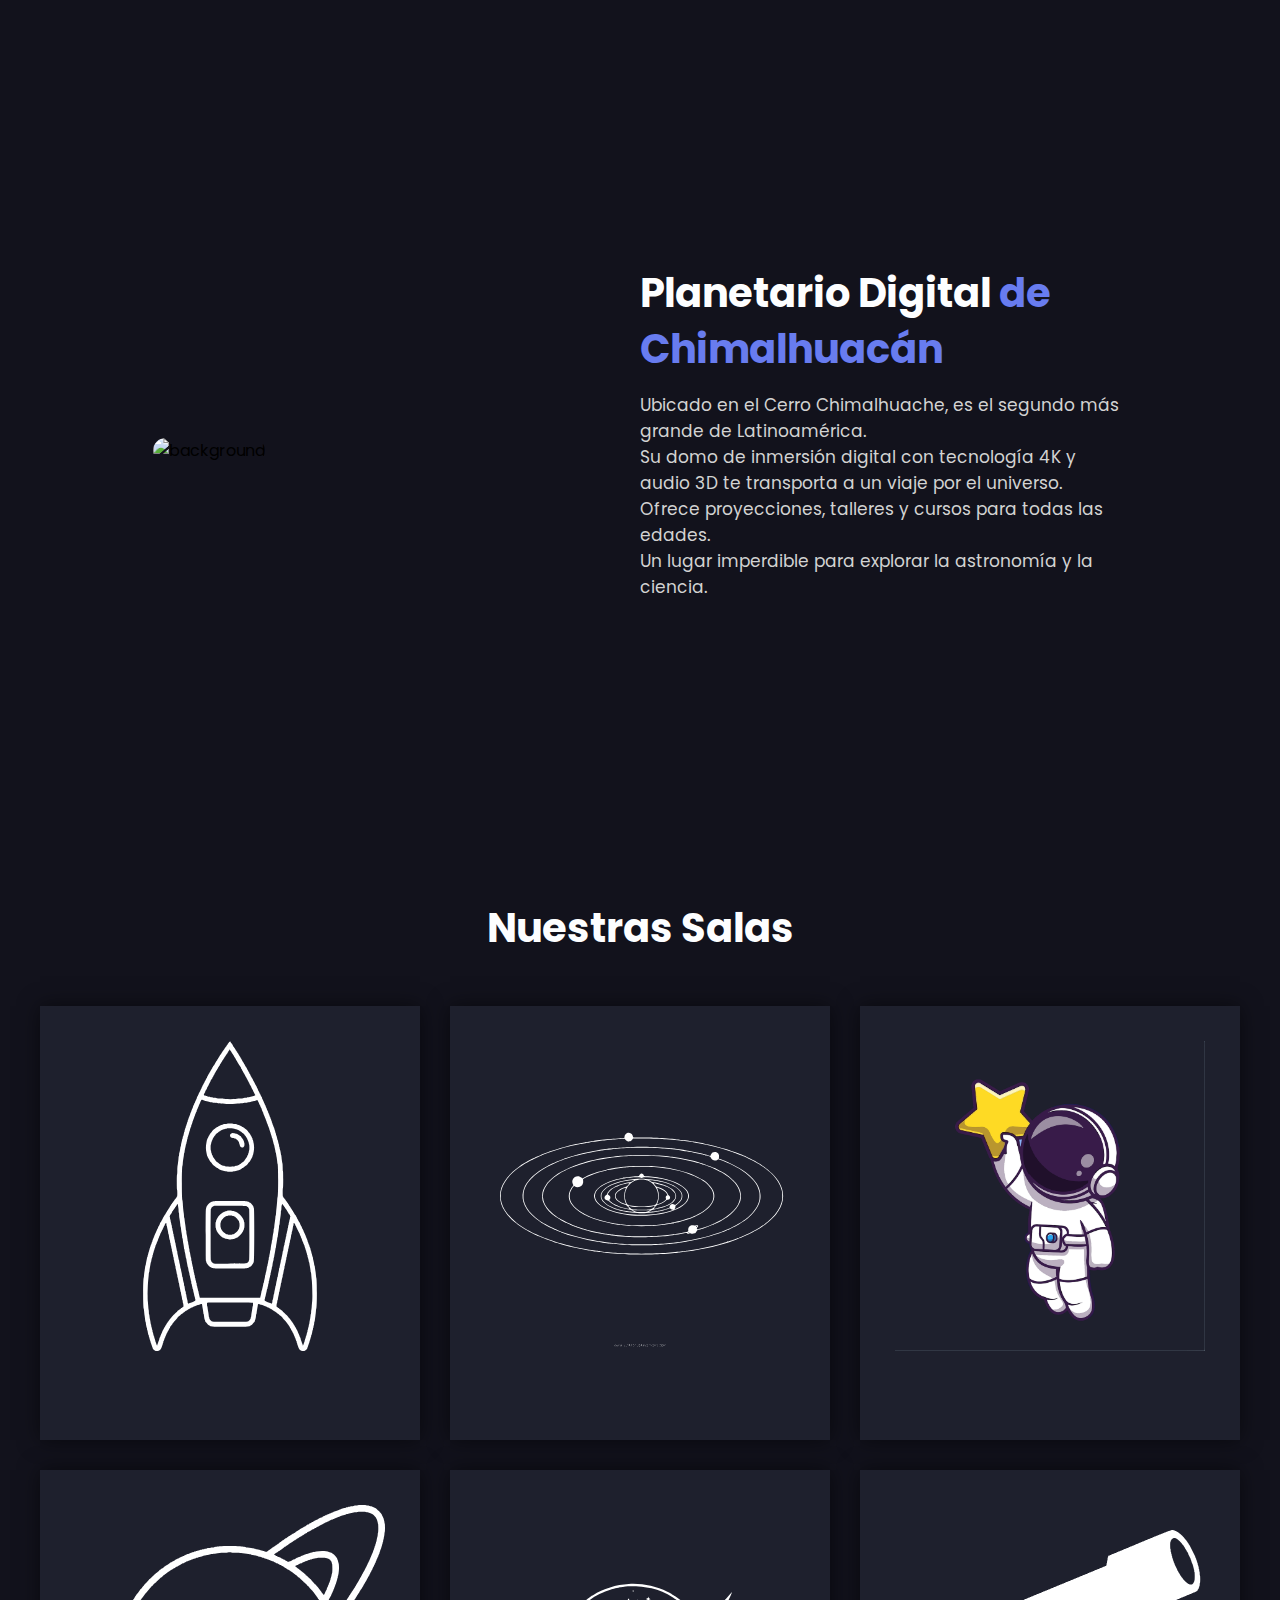
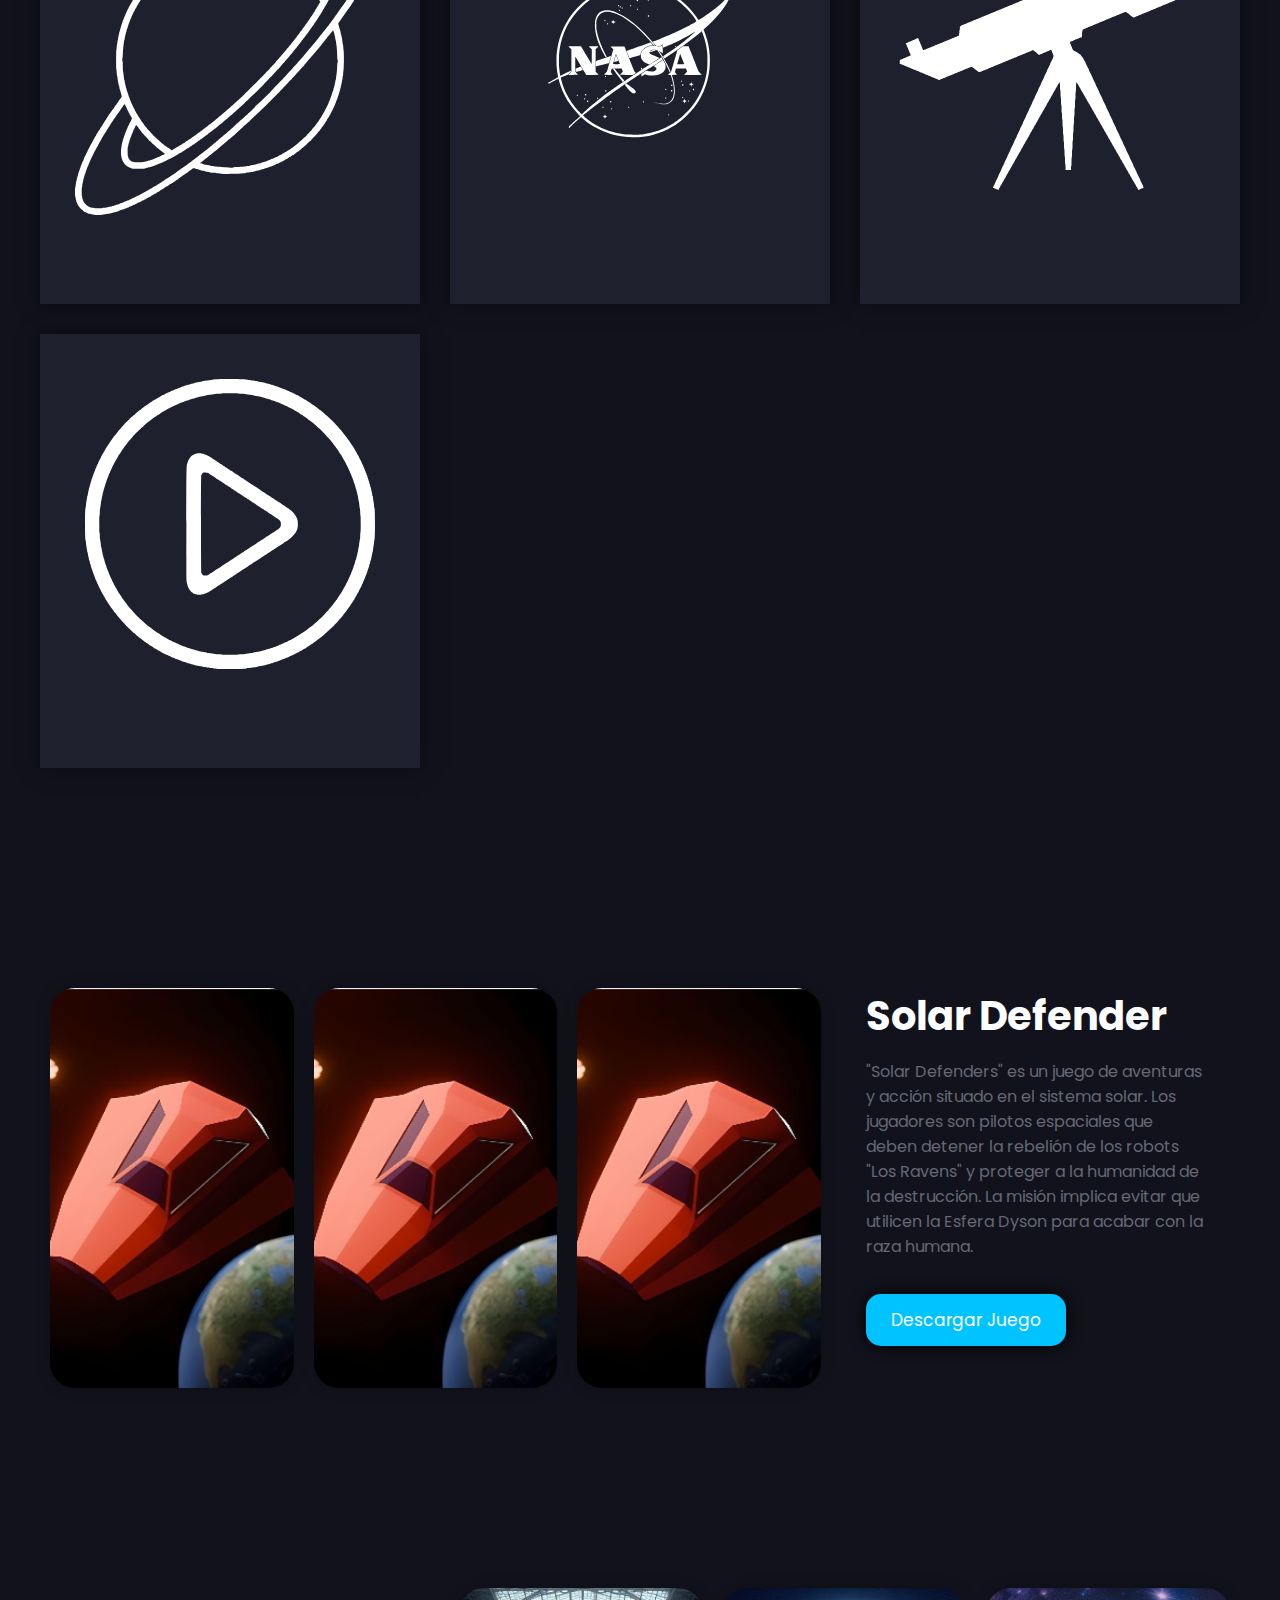
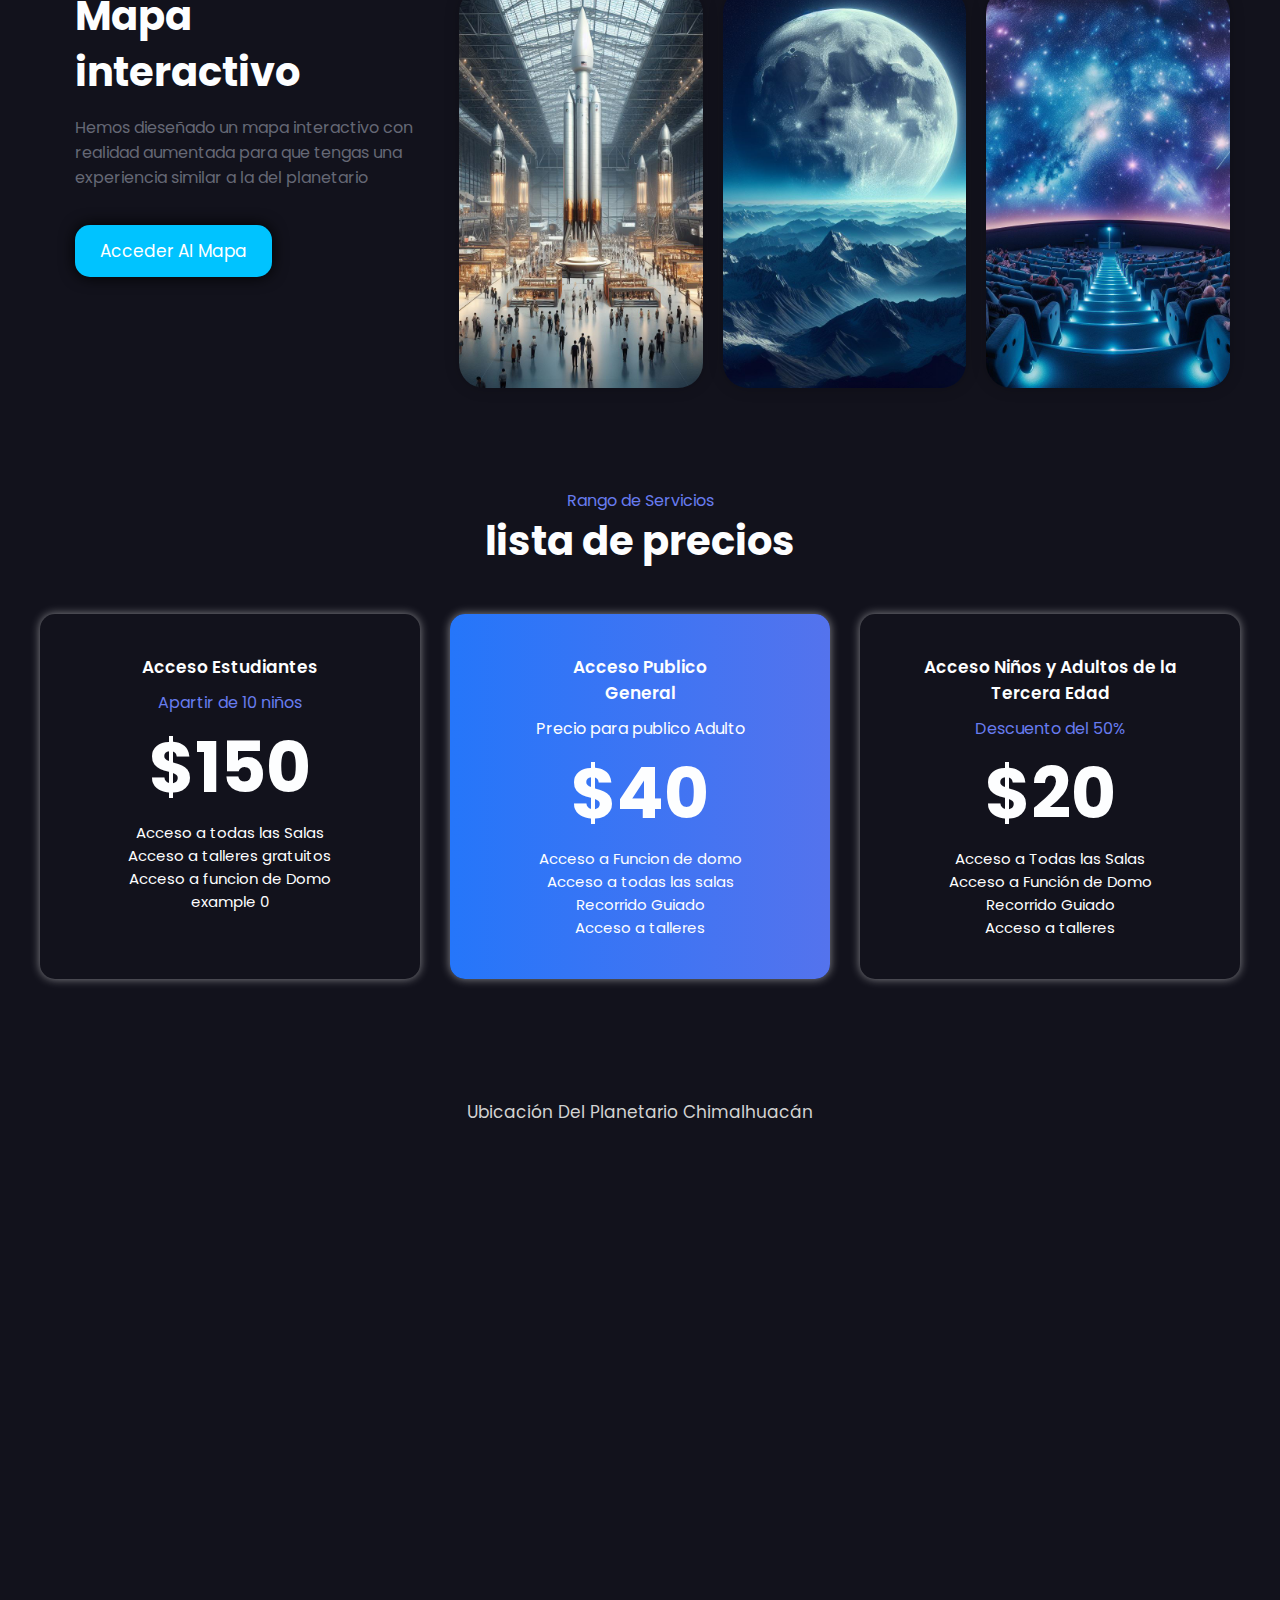
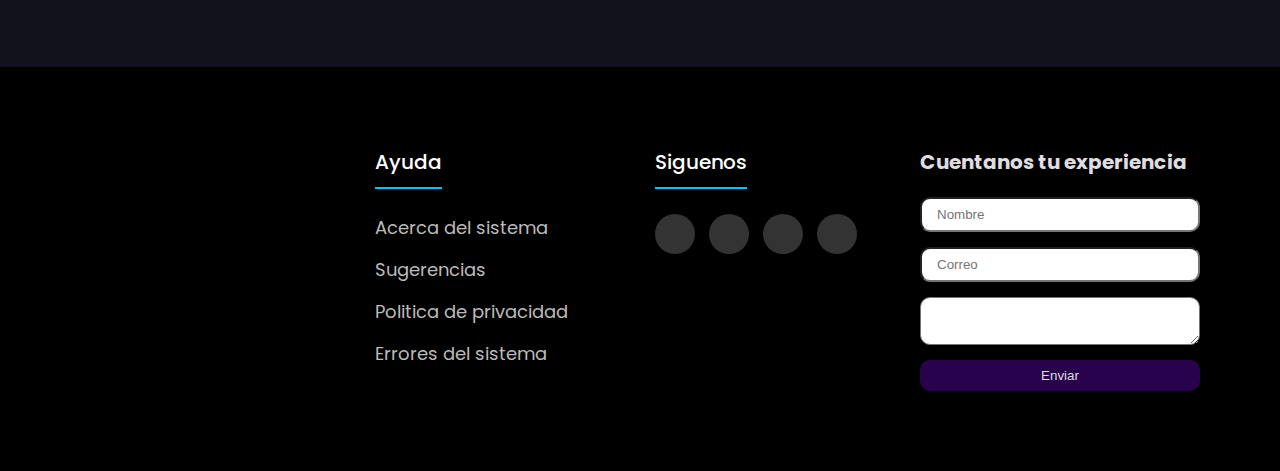
==== index.html @ b4599715 "Add files via upload" ====
<!DOCTYPE html>
<html lang="en">
<head>
    <meta charset="UTF-8">
    <meta name="viewport" content="width=device-width, initial-scale=1.0">
    <title>Planetario</title>
    <link rel="icon" href="images/moon.ico">
    <link rel="stylesheet" href="style.css">
    <link rel="stylesheet" href="https://cdnjs.cloudflare.com/ajax/libs/font-awesome/6.4.0/css/all.min.css" 
    integrity="sha512-iecdLmaskl7CVkqkXNQ/ZH/XLlvWZOJyj7Yy7tcenmpD1ypASozpmT/E0iPtmFIB46ZmdtAc9eNBvH0H/ZpiBw==" 
    crossorigin="anonymous" referrerpolicy="no-referrer" />
</head>
<body>
    
    <header class="header">
        <div class="menu">
           <img class="logo" src="images/Planetario-ofc.svg">
            <input type="checkbox" id="menu">
            <label for="menu">
                <img class="menu-icono" src="images/menu.png">
            </label>
            <nav class="navbar">
                <ul>
                    <li><a class="logo" href="/index.html">Inicio</a></li>
                    <li><a class="logo" href="#">Servicios</a></li>
                    <li><a class="logo" href="#">Acerca de</a></li>
                </ul>
            </nav>
        </div>

        <section class="about container">
            <div class="about-img">
                <img class="img" src="images/BG.jpg" alt="background">
            </div>
    
            <div class="about-txt">
                <h2>Planetario Digital<span> de Chimalhuacán</span></h2>
                <p>Ubicado en el Cerro Chimalhuache, 
                    es el segundo más grande de Latinoamérica. <br> Su domo de inmersión digital con 
                    tecnología 4K y audio 3D te transporta a un viaje por el universo. <br> 
                    Ofrece proyecciones, talleres y cursos para todas las edades. <br>
                    Un lugar imperdible para explorar la astronomía y la ciencia.
                </p>
            </div>
        </section>
    </header>

    <main class="services container">
        <h2>Nuestras Salas</h2>

        <div class="services-content">
            <div class="services-1">
                <img src="images/Icons/Cosmo.svg">
                <h3><a class="logo" href="rooms/index.html">Cosmonautica</a></h3>
            </div>

            <div class="services-1">
                <img src="images/Icons/exo.svg">
                <h3><a class="logo" href="rooms/index-2.html">Exoplanetas</a></h3>
            </div>

            <div class="services-1">
                <img src="images/Icons/Astronauts.png">
                <h3><a href="rooms/maps/index.html" class="logo">Funcion De Domo</a></h3>
            </div>

            <div class="services-1">
                <img src="images/Icons/SistemaS.svg">
                <h3><a class="logo" href="rooms/index-3.html">Sistema Solar</a></h3>
            </div>

            <div class="services-1">
                <img src="images/Icons/Agencias.svg">
                <h3><a class="logo" href="rooms/index-4.html">Agencias Espaciales</a></h3>
            </div>

            <div class="services-1">
                <img src="images/Icons/Telescopios.svg">
                <h3><a href="rooms/index-5.html" class="logo">Telescopios</a></h3>
            </div>

            <div class="services-1">
                <img src="images/Icons/Domo.svg">
                <h3><a href="rooms/maps/index.html" class="logo">Funcion De Domo</a></h3>
            </div>
        </div>
    </main>

     <!-- Divide la otra seccion-->
    <section class="general container">
        <div class="general-1">
            <div class="general-card bg-4">
            </div>
    
            <div class="general-card bg-5">
            </div>
        
            <div class="general-card bg-6">     
            </div>
        </div>
        
        <div class="general-2">
        
            <h2>Solar Defender</h2>
            <p>"Solar Defenders" es un juego de aventuras y acción situado en el sistema solar. 
                Los jugadores son pilotos espaciales que deben detener la rebelión de los robots 
                "Los Ravens" y proteger a la humanidad de la destrucción. La misión implica evitar                     que utilicen la Esfera Dyson para acabar con la raza humana.
            </p>
            <a download="SolarDefender" href="Solar Defenders v1.0.apk" class="btn-2">Descargar Juego</a>            
        </div>               
    </section>
    

    <!-- Divide la otra seccion-->
    <section class="general container">
        
        <div class="general-2">
    
            <h2>Mapa interactivo</h2>
            <p>
                Hemos dieseñado un mapa interactivo con realidad aumentada para que
                tengas una experiencia similar a la del planetario 
           </p>
            <a href="rooms/maps/index.html" class="btn-2">Acceder al mapa</a>            
        </div>
    
       <div class="general-1">
            <div class="general-card bg-1">
            </div>

            <div class="general-card bg-2">
            </div>
    
            <div class="general-card bg-3">     
            </div>
        </div>
               
    </section>


    <section class="price container">
        <span>Rango de Servicios</span>
        <h2>lista de precios</h2>
        <div class="price-content">
            <div class="price-1">
                <p class="pack">Acceso Estudiantes</p>
                <span>Apartir de 10 niños</span>
                <h3>$150</h3>
                <ul>
                    <li>Acceso a todas las Salas</li>
                    <li>Acceso a talleres gratuitos</li>
                    <li>Acceso a funcion de Domo</li>
                    <li>example 0</li>
                </ul>
            </div>

            <div class="price-1 bg-pack">
                <p class="pack">Acceso Publico <br>General</p>
                <span class="pack-center">Precio para publico Adulto</span>
                <h3>$40</h3>
                <ul>
                    <li>Acceso a Funcion de domo</li>
                    <li>Acceso a todas las salas</li>
                    <li>Recorrido Guiado</li>
                    <li>Acceso a talleres</li>
                </ul>
            </div>

            <div class="price-1">
                <p class="pack">Acceso Niños y Adultos de la Tercera Edad</p>
                <span >Descuento del 50% </span>
                <h3>$20</h3>
                <ul>
                    <li>Acceso a Todas las Salas</li>
                    <li>Acceso a Función de Domo</li>
                    <li>Recorrido Guiado</li>
                    <li>Acceso a talleres</li>
                </ul>
            </div>
        </div>
    </section>
    
    <p class="center-p">Ubicación Del Planetario Chimalhuacán</p>
    <section>
        <iframe class="map" src="https://www.google.com/maps/embed?pb=!1m18!1m12!1m3!1d3763.0972434969053!2d-98.96393642427756!3d19.40820394145856!2m3!1f0!2f0!3f0!3m2!1i1024!2i768!4f13.1!3m3!1m2!1s0x85d1e3a5978ca325%3A0x519024480f5b9f39!2sPlanetario%20Digital%20de%20Chimalhuac%C3%A1n!5e0!3m2!1ses-419!2smx!4v1711337004824!5m2!1ses-419!2smx" width="100%" height="500" style="border:0;" allowfullscreen="" loading="lazy" referrerpolicy="no-referrer-when-downgrade"></iframe>
    </section>

    <footer class="footer">
        <div class="container">
            <div class="footer-row">

                <div class="footer-links">
                    <h4><br></h4>
                    <img class="logo" src="images/Logo_dual.svg">
                </div>

                 <div class="footer-links">
                    <h4>Ayuda</h4>
                        <ul>
                            <li><a href="#">Acerca del sistema</a></li>
                            <li><a href="#">Sugerencias</a></li>
                            <li><a href="#">Politica de privacidad</a></li>
                            <li><a href="#">Errores del sistema</a></li>
                        </ul>
                </div>

                <div class="footer-links">
                    <h4>Siguenos</h4>
                    <div class="social-link">
                        <a href="https://www.facebook.com/Planetario.chimalhuacan.2022/" class="fab fa-facebook-f"></a>
                        <a href="#" class="fab fa-youtube"></a>
                        <a href="https://www.instagram.com/planetariodigitalchima?igsh=enJiazZramI0dnBj" class="fab fa-instagram"></a>
                        <a href="https://twitter.com/PlanetChimOfi" class="fab fa-twitter"></a>
                    </div>
                </div>

                <div class="link">
                    <h3>Cuentanos tu experiencia</h3>
                    <form action="">
                        <input type="text" name="" id="" placeholder="Nombre" class="inp">
                        <input type="email" name="" id="" placeholder="Correo" class="inp">
                        <textarea class="inp"></textarea>
                        <input class="btn-4" type="submit" value="Enviar">
                    </form>
                </div>
                
            </div>
        </div>
    </footer>    
    <!--  codigo que bloquea click derecho
    <script>
        document.addEventListener("contextmenu", function(e) {
          e.preventDefault();
        });
    </script>
    -->
</body>
</html>
---- style.css ----
@import url('https://fonts.googleapis.com/css2?family=Poppins:wght@300;400;500;600;700;800;900&display=swap');

* {
    margin: 0;
    padding: 0;
    box-sizing: border-box;
    text-decoration: none;
    list-style: none;
}

body{
    background-color: #12121c;
    font-family: 'Poppins', sans-serif;
}

img{
    max-width: 100%;
}

.container{
    max-width: 1200px;
    margin: 0 auto;
}

.header{
    display: flex;
    align-items: center;
    min-height: 100vh;
    padding: 80px;
}

.menu{
    position: absolute;
    top: 0;
    left: 0;
    right: 0;
    display: flex;
    align-items: center;
    justify-content: space-between;
}

.logo{
    color: #fff;
    text-decoration: none;
    font-weight: 600;
    opacity: 0;
    animation: slideTop 1s ease forwards;
}

.menu .navbar ul li{
    position: relative;
    float: left;
}

.menu .navbar ul li a{
    font-size: 18px;
    padding: 20px;
    color: #FFFFFF;
    display: block;
    font-weight: 600;
}

.menu .navbar ul li a:hover{
    color: #687cef;
}

#menu{
    display: none;
}

.menu-icono{
    width: 25px;
}

.menu label{
    cursor: pointer;
    display: none;
}

.header-content{
    display: flex;
    margin-top: 150px;
}

.header-txt{
    flex-basis: 50%;
    padding-right: 120px;
}

.header-txt h1{
    font-size: 40px;
    line-height: 1;
    color: #fdfeff;
    margin-bottom: 15px;
}

.header-txt p{
    font-size: 20px;
    color: #fff;
    margin-bottom: 50px;
}

span{
    color: #687cef;
}

p{
    font-size: 17px;
    color: #d2d2d2;
    margin-bottom: 35px;
}

.butons{
    display: flex;
    justify-content: center;
}

.btn-1{
    display: inline-block;
    padding: 11px 35px;
    background: linear-gradient(90deg,
    rgba(37,118,250,1)0%,
    rgba(84,115,237,1)100%
    );
    color: #fdfeff;
    margin: 0 15px;
    border-radius: 15px;
    transition: all .5s;
}

.btn-1:hover{
    background: #fdfeff;
    color: #12121c;
}

.header-img{
    flex-basis: 50%;
}

/*-----------------------*/
.general{
    padding: 100px 0;
    display: flex;
}

.general-1{
    width: 70%;
    display: flex;
}

.general-card{
    padding: 40px;
    text-align: center;
    margin:0 10px;
    border-radius: 25px;
    box-shadow: 0 0 15px rgba(0, 0,0,0.2);
}

.general-card img{
    width: 30px;
    margin-bottom: 25px;
}

.general-card h3{
    font-size: 18px;
    color: #121140;
    margin-bottom: 15px;
}

.general-card p{
    font-size: 16px;
    color: #656875;
}

.general-2{
    width: 30%;
    margin: 0 35px;
}

h2{
    font-size: 40px;
    line-height: 50px;
    color: #121140;
    margin-bottom: 20px;
}

.general-2 p{
    font-size: 16px;
    color: #656875;
    margin-bottom: 35px;
}

.btn-2{
    display: inline-block;
    padding: 13px 25px;
    background-color: #00c3ff;
    font-size: 17px;
    color: #fFFFFF;
    border-radius: 15px;
    text-transform: capitalize;
    box-shadow: 0 0 15px rgba(0, 0,0,1);
    transition: all .5s ease;
}

.btn-2:hover{
    color: #121140;
    background-color: #00c3ff;
}

.bg-1{
    width: 33%;
    height: 400px;
    background-image: url(images/bg2.jpg);
    background-position: center center;
    background-repeat: no-repeat;
    background-size: cover;
}

.bg-2{
    width: 33%;
    height: 400px;
    background-image: url(images/bg1.jpg);
    background-position: center center;
    background-repeat: no-repeat;
    background-size: cover;
}

.bg-3{
    width: 33%;
    height: 400px;
    background-image: url(images/bg3.jpg);
    background-position: center center;
    background-repeat: no-repeat;
    background-size: cover;
}

.bg-4{
    width: 33%;
    height: 400px;
    background-image: url(images/SD.png);
    background-position: center center;
    background-repeat: no-repeat;
    background-size: cover;
}

.bg-5{
    width: 33%;
    height: 400px;
    background-image: url(images/SD.png);
    background-position: center center;
    background-repeat: no-repeat;
    background-size: cover;
}

.bg-6{
    width: 33%;
    height: 400px;
    background-image: url(images/SD.png);
    background-position: center center;
    background-repeat: no-repeat;
    background-size: cover;
}

/*-----------------------*/

.about{
    padding: 120px 0;
    display: flex;
    align-items: center;
}

.about-img{
    flex-basis: 50%;
}

.about-img img{
    width: 500px;
    border-radius: 15px;
}

.about-txt{
    flex-basis: 50%;
}

h2{
    font-size: 40px;
    color: #fdfeff;
    line-height: 1.4;
    margin-bottom: 15px;
}

.about-txt a{
    margin: 0;
}

.services{
    padding: 0 0 120px 0;
    text-align: center;
}

.services-content{
    margin-top: 50px;
    display: grid;
    grid-template-columns: repeat(3,1fr);
    gap: 30px;
}

.services-1{
    background-color: #1e202d;
    box-shadow: 0 0 20px rgba(0,0,0,0.5);
    padding: 35px;
    display: flex;
    flex-direction: column;
    justify-content: center;
    align-items: center;
}

.services-1:hover{
    background: linear-gradient(90deg,
    rgba(37,118,250,1)0%,
    rgba(84,115,237,1)100%
    );
}

.services-1 img{
    width: 400px;
    margin-bottom: 10px;
}

.services-1 h3{
    color: #fdfeff;
    margin-bottom: 15px;
}

.price{
    padding: 0 0 120px 0;
    text-align: center;
}

.price-content{
    display: flex;
    justify-content: space-between;
    margin-top: 45px;
}

.price-1{
    flex-basis: calc(33.3% - 20px);
    box-shadow: 0 0 10px rgba(255, 255, 255, 0.5);
    padding: 40px;
    border-radius: 15px;
}

.pack{
    color: #fdfeff;
    font-weight: 600;
    margin-bottom: 10px;
}

.price-1 h3{
    color: #fdfeff;
    font-size: 70px;
}

.price-1 ul li{
    color: #fdfeff;
    font-size: 15px;
}

.bg-pack{
    background: linear-gradient(90deg,
    rgba(37,118,250,1)0%,
    rgba(84,115,237,1)100%
    );
}

.pack-center{
    color: #fdfeff;
}

/*mapa*/
.map{
    filter: grayscale(100%) invert(92%) contrast(93%);
}
.center-p{
    text-align: center;
}

.footer{
    background-color: #000000;
    padding: 80px;
}

.footer-row{
    display: flex;
    flex-wrap:wrap;
}

.footer-links{
  width: 25%;
  padding: 0 15px;  
}

.footer-links h4{
    font-size: 20px;
    color:#ffffff;
    margin-bottom: 25px;
    font-weight: 500;
    border-bottom: 2px solid #00c3ff; 
    padding-bottom:10px ;
    display: inline-block;
}
.footer-links ul li a{
    font-size: 18px;
    text-decoration: none;
    color: #bbbbbb;
    display: block;
    margin-bottom: 15px;
    transition: all .3s ease;
}

.footer-links ul li a:hover{
    color:#ffffff;
    padding-left: 6px;
}

.social-link a {
    display: inline-block;
    min-height: 40px;
    width: 40px;
    background-color: rgba(255,255,255,0.2);
    margin: 0 10px 10px 0;
    text-align: center;
    line-height: 40px;
    border-radius: 50%;
    COLOR:#fFFFFF;
    transition: all .5s ease;
}

.social-link a:hover{
    background-color: #00c3ff;
}

.link{
    width: 25%;
}

.link h3{
    font-size: 20px;
    color: #dfdde0;
    margin-bottom: 20px;
}

.link p{
    color: #8b7e7b;
    font-size: 14px;
    margin: 0 50px 15px 0;
}

.link form{
    display: flex;
    flex-direction: column;
}

.inp{
    margin-bottom: 15px;
    padding: 8px 15px;
    border-radius: 10px;
    outline: none;
}

.btn-4{
    padding: 8px 15px;
    border-radius: 10px;
    background-color: #29024D;
    border: 0;
    color: #dfdde0;
    cursor: pointer;
}

.btn-4:hover{
    background-color: #d2d2d2;
    color: #29024D;
}


/*-----------------------KEYFRAMES-----------------------*/

@keyframes slideTop {
    0%{
      opacity: 0;
      transform: translateY(100px);
    }
    100%{
      opacity: 1;
      transform: translateY(0);
    }
  }
  
  @keyframes slideRight {
    0%{
      opacity: 0;
      transform: translateX(-100px);
    }
    100%{
      opacity: 1;
      transform: translateX(0);
    }
  }
  
  @keyframes slideLeft {
    0%{
      opacity: 0;
      transform: translateX(100px);
    }
    100%{
      opacity: 1;
      transform: translateX(0);
    }
}

/*-----------Adaptable----------*/


@media(max-width:991px){

    .menu{
        padding: 20px;;
    }

    .menu label{
        display: flex;
    }

    .menu .navbar{
        position: absolute;
        top: 100%;
        left: 0;
        right: 0;
        background-color: #121140;
        display: none;
        border-radius: 25px;
    }

    .menu .navbar ul li a:hover{
        color: #00c3ff;
    }

    .menu .navbar ul li{
        width: 100%;
    }

    #menu:checked ~ .navbar{
        display: initial;
    }

    .header{
        min-height: 0vh;
        padding: 80px 30px 50px 30px;
    }

    .header-txt{
        padding: 0;
    }
    .header-txt h1{
        font-size: 45px;
    }

    .about{
        padding: 0 30px 30px 30px;
        flex-direction: column;
    }

    .about-txt{
        text-align: center;
        margin-bottom: 30px;
    }
    .about-img{
        order: 1;
    }

    .services{
        padding: 0 30px 30px 30px;
    }

    .services-content{
        margin-top: 30px;
        grid-template-columns: repeat(1, 1fr);
    }

    .general{
        padding: 30px;
        flex-direction: column;
    }

    .general-1{
        width: 100%;
        flex-direction: column;
        order: 2;
    }

    .general-2{
        width: 100%;
        margin: 0 0 40px 0;
        text-align: center;
    }

    .general-card{
        margin: 0 0 25px 0;
    }

    .bg-1, .bg-2, .bg-3, .bg-4, .bg-5, .bg-6{
        width: 100%;
    }

    .price{
        padding: 30px;
    }

    .price-content{
        flex-direction: column;
    }

    .price-1{
        margin-bottom: 30px;
    }

    .footer{
        padding: 30px;
    }

    .footer-row{
        text-align: center;
    }

    .footer-links{
        width: 100%;
        margin-bottom: 30px;
    }
    .link{
        width: 70%;
    }

    .link p{
        margin: 0 0 25px 0;
    }
}
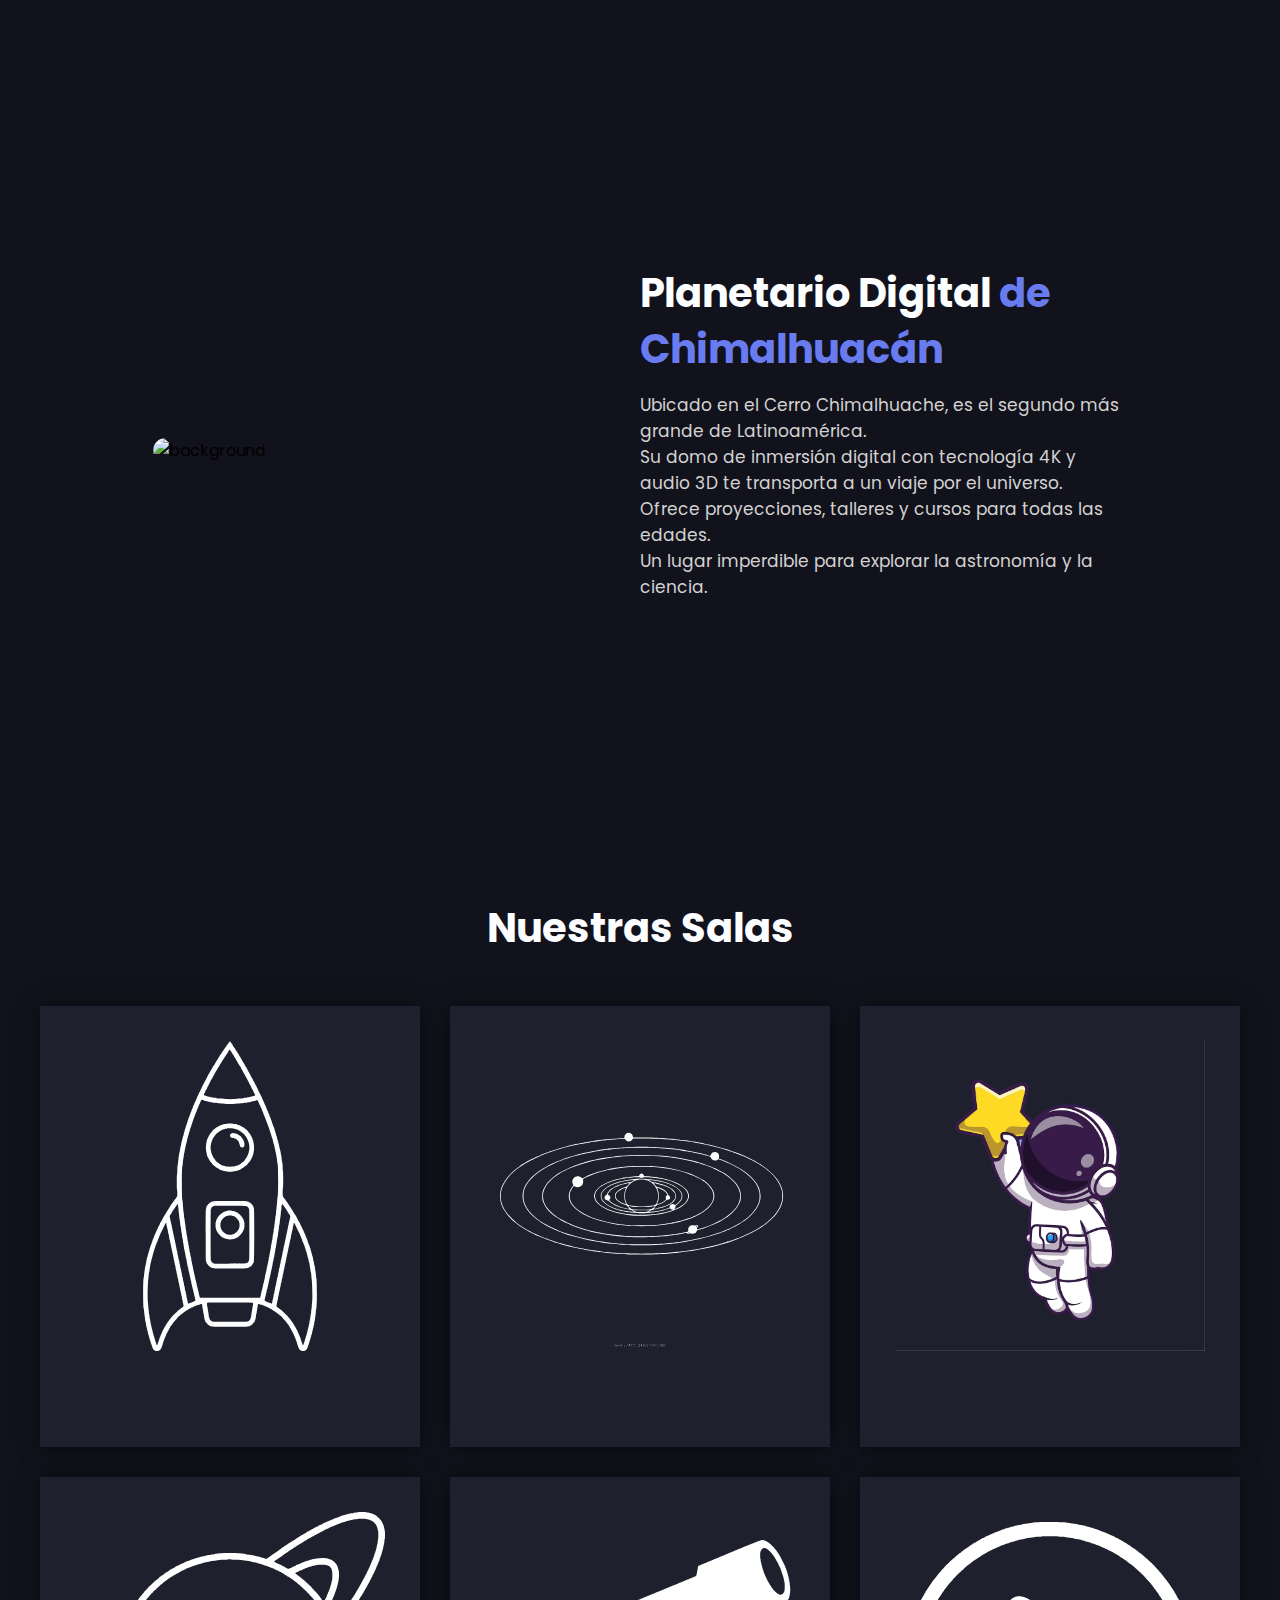
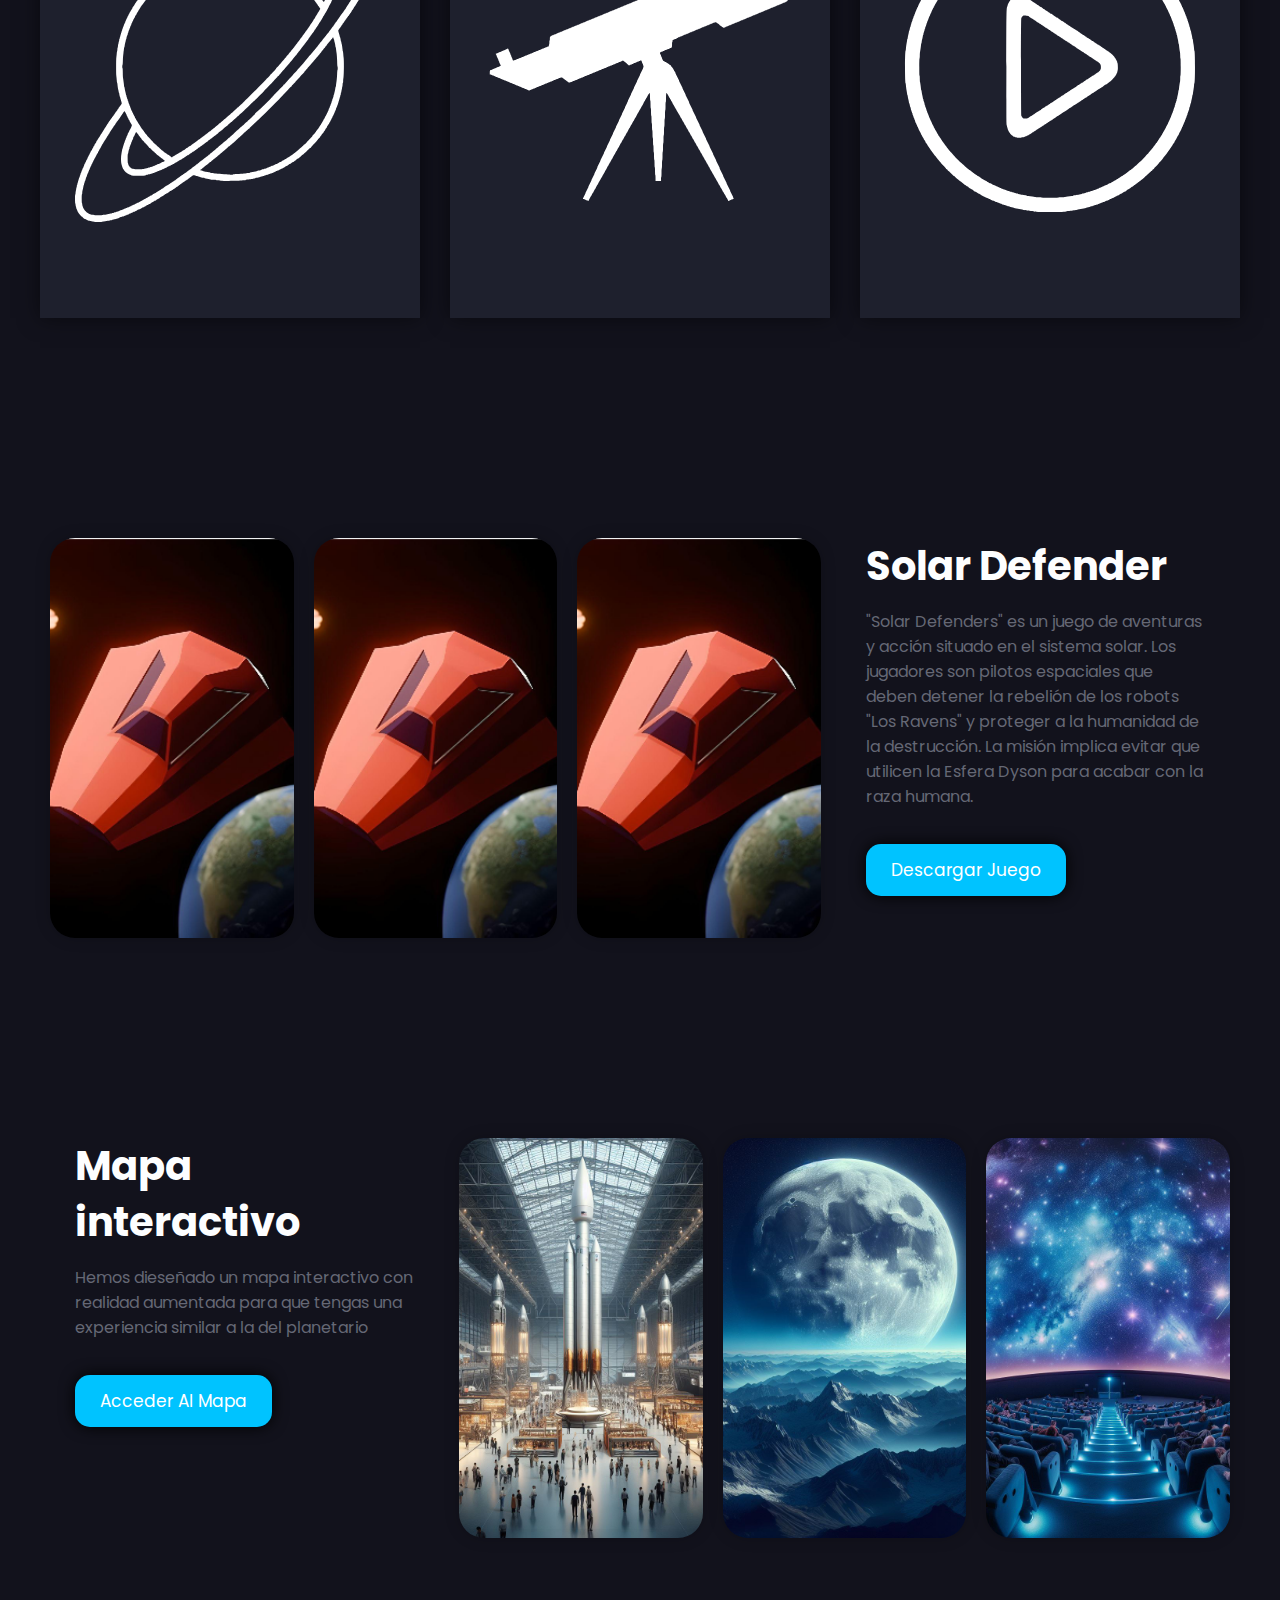
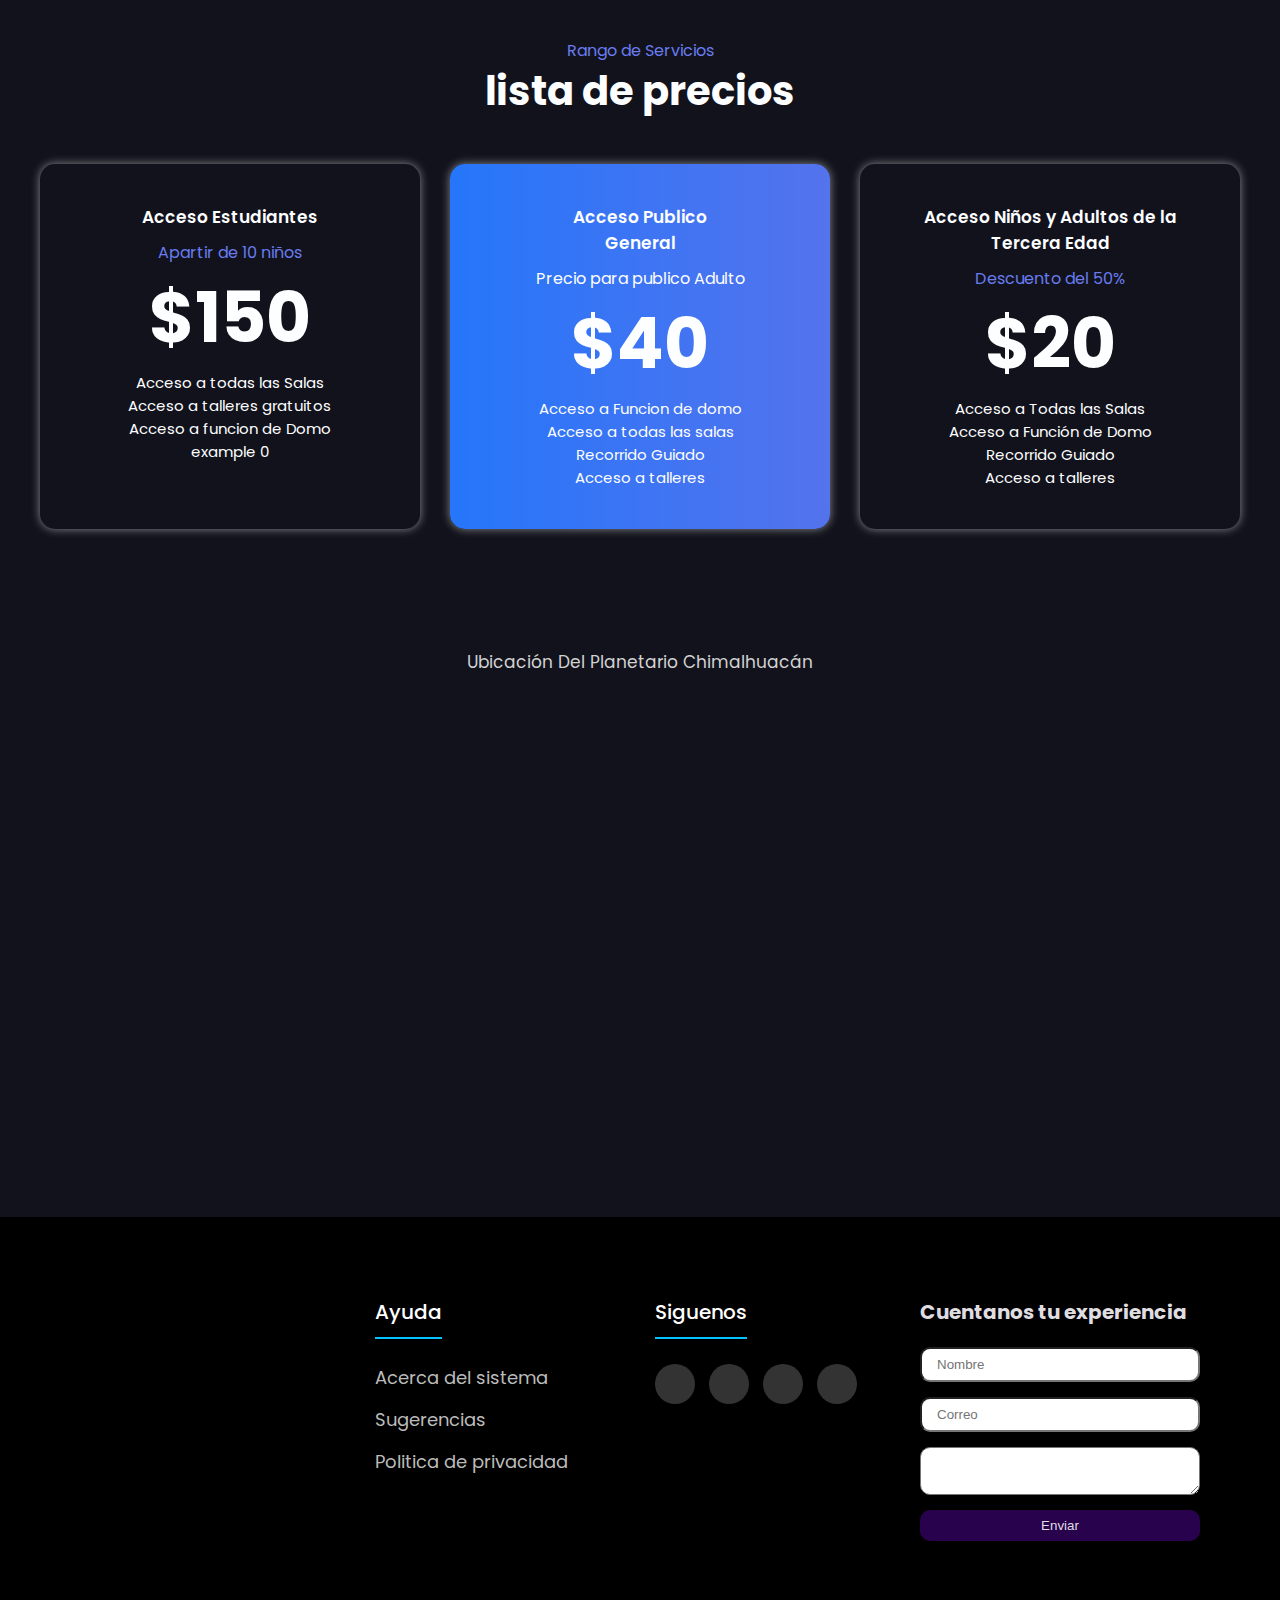
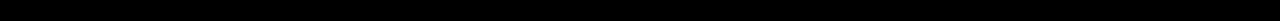
==== commit 2222fa91: "Add files via upload" ====
--- a/index.html
+++ b/index.html
@@ -21,7 +21,7 @@
             </label>
             <nav class="navbar">
                 <ul>
-                    <li><a class="logo" href="/index.html">Inicio</a></li>
+                    <li><a class="logo" href="index.html">Inicio</a></li>
                     <li><a class="logo" href="#">Servicios</a></li>
                     <li><a class="logo" href="#">Acerca de</a></li>
                 </ul>
@@ -50,39 +50,35 @@
 
         <div class="services-content">
             <div class="services-1">
-                <img src="images/Icons/Cosmo.svg">
+                <a href="rooms/index.html"><img src="images/Icons/Cosmo.svg"></a>
                 <h3><a class="logo" href="rooms/index.html">Cosmonautica</a></h3>
             </div>
 
             <div class="services-1">
-                <img src="images/Icons/exo.svg">
+                <a href="rooms/index-2.html"><img src="images/Icons/exo.svg"></a>
                 <h3><a class="logo" href="rooms/index-2.html">Exoplanetas</a></h3>
             </div>
 
             <div class="services-1">
-                <img src="images/Icons/Astronauts.png">
+                <a href="rooms/maps/index.html"><img src="images/Icons/Astronauts.png"></a>
+                <h3><a href="rooms/maps/index.html" class="logo">Astronautas</a></h3>
+            </div>
+
+            <div class="services-1">
+                <a href="rooms/index-3.html"><img src="images/Icons/SistemaS.svg"></a>
+                <h3><a class="logo" href="rooms/index-3.html">Sistema Solar</a></h3>
+            </div>
+
+            <div class="services-1">
+                <a href="rooms/index-5.html"></a><img src="images/Icons/Telescopios.svg"></a>
+                <h3><a href="rooms/index-5.html" class="logo">Telescopios</a></h3>
+            </div>
+
+            <div class="services-1">
+                <a href="rooms/maps/"><img src="images/Icons/Domo.svg"></a>
                 <h3><a href="rooms/maps/index.html" class="logo">Funcion De Domo</a></h3>
             </div>
-
-            <div class="services-1">
-                <img src="images/Icons/SistemaS.svg">
-                <h3><a class="logo" href="rooms/index-3.html">Sistema Solar</a></h3>
-            </div>
-
-            <div class="services-1">
-                <img src="images/Icons/Agencias.svg">
-                <h3><a class="logo" href="rooms/index-4.html">Agencias Espaciales</a></h3>
-            </div>
-
-            <div class="services-1">
-                <img src="images/Icons/Telescopios.svg">
-                <h3><a href="rooms/index-5.html" class="logo">Telescopios</a></h3>
-            </div>
-
-            <div class="services-1">
-                <img src="images/Icons/Domo.svg">
-                <h3><a href="rooms/maps/index.html" class="logo">Funcion De Domo</a></h3>
-            </div>
+            
         </div>
     </main>
 
@@ -200,7 +196,6 @@
                             <li><a href="#">Acerca del sistema</a></li>
                             <li><a href="#">Sugerencias</a></li>
                             <li><a href="#">Politica de privacidad</a></li>
-                            <li><a href="#">Errores del sistema</a></li>
                         </ul>
                 </div>
 
@@ -227,12 +222,11 @@
             </div>
         </div>
     </footer>    
-    <!--  codigo que bloquea click derecho
+    <!--  codigo que bloquea click derecho-->
     <script>
         document.addEventListener("contextmenu", function(e) {
           e.preventDefault();
         });
     </script>
-    -->
 </body>
 </html>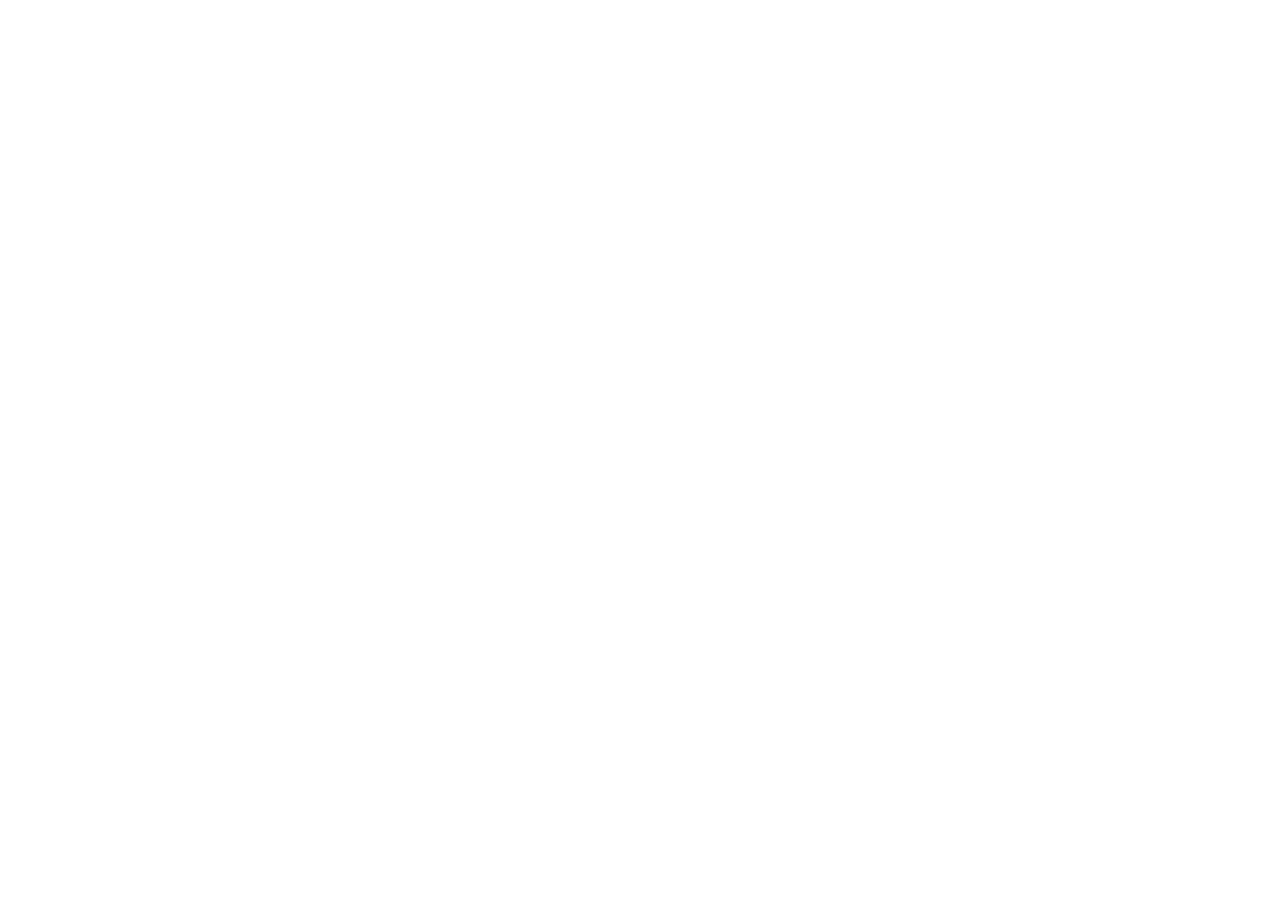
==== commit 57604eb5: "Update index.html" ====
--- a/index.html
+++ b/index.html
@@ -5,228 +5,13 @@
     <meta name="viewport" content="width=device-width, initial-scale=1.0">
     <title>Planetario</title>
     <link rel="icon" href="images/moon.ico">
-    <link rel="stylesheet" href="style.css">
-    <link rel="stylesheet" href="https://cdnjs.cloudflare.com/ajax/libs/font-awesome/6.4.0/css/all.min.css" 
-    integrity="sha512-iecdLmaskl7CVkqkXNQ/ZH/XLlvWZOJyj7Yy7tcenmpD1ypASozpmT/E0iPtmFIB46ZmdtAc9eNBvH0H/ZpiBw==" 
-    crossorigin="anonymous" referrerpolicy="no-referrer" />
 </head>
 <body>
-    
-    <header class="header">
-        <div class="menu">
-           <img class="logo" src="images/Planetario-ofc.svg">
-            <input type="checkbox" id="menu">
-            <label for="menu">
-                <img class="menu-icono" src="images/menu.png">
-            </label>
-            <nav class="navbar">
-                <ul>
-                    <li><a class="logo" href="index.html">Inicio</a></li>
-                    <li><a class="logo" href="#">Servicios</a></li>
-                    <li><a class="logo" href="#">Acerca de</a></li>
-                </ul>
-            </nav>
-        </div>
-
-        <section class="about container">
-            <div class="about-img">
-                <img class="img" src="images/BG.jpg" alt="background">
-            </div>
-    
-            <div class="about-txt">
-                <h2>Planetario Digital<span> de Chimalhuacán</span></h2>
-                <p>Ubicado en el Cerro Chimalhuache, 
-                    es el segundo más grande de Latinoamérica. <br> Su domo de inmersión digital con 
-                    tecnología 4K y audio 3D te transporta a un viaje por el universo. <br> 
-                    Ofrece proyecciones, talleres y cursos para todas las edades. <br>
-                    Un lugar imperdible para explorar la astronomía y la ciencia.
-                </p>
-            </div>
-        </section>
-    </header>
-
-    <main class="services container">
-        <h2>Nuestras Salas</h2>
-
-        <div class="services-content">
-            <div class="services-1">
-                <a href="rooms/index.html"><img src="images/Icons/Cosmo.svg"></a>
-                <h3><a class="logo" href="rooms/index.html">Cosmonautica</a></h3>
-            </div>
-
-            <div class="services-1">
-                <a href="rooms/index-2.html"><img src="images/Icons/exo.svg"></a>
-                <h3><a class="logo" href="rooms/index-2.html">Exoplanetas</a></h3>
-            </div>
-
-            <div class="services-1">
-                <a href="rooms/maps/index.html"><img src="images/Icons/Astronauts.png"></a>
-                <h3><a href="rooms/maps/index.html" class="logo">Astronautas</a></h3>
-            </div>
-
-            <div class="services-1">
-                <a href="rooms/index-3.html"><img src="images/Icons/SistemaS.svg"></a>
-                <h3><a class="logo" href="rooms/index-3.html">Sistema Solar</a></h3>
-            </div>
-
-            <div class="services-1">
-                <a href="rooms/index-5.html"></a><img src="images/Icons/Telescopios.svg"></a>
-                <h3><a href="rooms/index-5.html" class="logo">Telescopios</a></h3>
-            </div>
-
-            <div class="services-1">
-                <a href="rooms/maps/"><img src="images/Icons/Domo.svg"></a>
-                <h3><a href="rooms/maps/index.html" class="logo">Funcion De Domo</a></h3>
-            </div>
-            
-        </div>
-    </main>
-
-     <!-- Divide la otra seccion-->
-    <section class="general container">
-        <div class="general-1">
-            <div class="general-card bg-4">
-            </div>
-    
-            <div class="general-card bg-5">
-            </div>
-        
-            <div class="general-card bg-6">     
-            </div>
-        </div>
-        
-        <div class="general-2">
-        
-            <h2>Solar Defender</h2>
-            <p>"Solar Defenders" es un juego de aventuras y acción situado en el sistema solar. 
-                Los jugadores son pilotos espaciales que deben detener la rebelión de los robots 
-                "Los Ravens" y proteger a la humanidad de la destrucción. La misión implica evitar                     que utilicen la Esfera Dyson para acabar con la raza humana.
-            </p>
-            <a download="SolarDefender" href="Solar Defenders v1.0.apk" class="btn-2">Descargar Juego</a>            
-        </div>               
-    </section>
-    
-
-    <!-- Divide la otra seccion-->
-    <section class="general container">
-        
-        <div class="general-2">
-    
-            <h2>Mapa interactivo</h2>
-            <p>
-                Hemos dieseñado un mapa interactivo con realidad aumentada para que
-                tengas una experiencia similar a la del planetario 
-           </p>
-            <a href="rooms/maps/index.html" class="btn-2">Acceder al mapa</a>            
-        </div>
-    
-       <div class="general-1">
-            <div class="general-card bg-1">
-            </div>
-
-            <div class="general-card bg-2">
-            </div>
-    
-            <div class="general-card bg-3">     
-            </div>
-        </div>
-               
-    </section>
-
-
-    <section class="price container">
-        <span>Rango de Servicios</span>
-        <h2>lista de precios</h2>
-        <div class="price-content">
-            <div class="price-1">
-                <p class="pack">Acceso Estudiantes</p>
-                <span>Apartir de 10 niños</span>
-                <h3>$150</h3>
-                <ul>
-                    <li>Acceso a todas las Salas</li>
-                    <li>Acceso a talleres gratuitos</li>
-                    <li>Acceso a funcion de Domo</li>
-                    <li>example 0</li>
-                </ul>
-            </div>
-
-            <div class="price-1 bg-pack">
-                <p class="pack">Acceso Publico <br>General</p>
-                <span class="pack-center">Precio para publico Adulto</span>
-                <h3>$40</h3>
-                <ul>
-                    <li>Acceso a Funcion de domo</li>
-                    <li>Acceso a todas las salas</li>
-                    <li>Recorrido Guiado</li>
-                    <li>Acceso a talleres</li>
-                </ul>
-            </div>
-
-            <div class="price-1">
-                <p class="pack">Acceso Niños y Adultos de la Tercera Edad</p>
-                <span >Descuento del 50% </span>
-                <h3>$20</h3>
-                <ul>
-                    <li>Acceso a Todas las Salas</li>
-                    <li>Acceso a Función de Domo</li>
-                    <li>Recorrido Guiado</li>
-                    <li>Acceso a talleres</li>
-                </ul>
-            </div>
-        </div>
-    </section>
-    
-    <p class="center-p">Ubicación Del Planetario Chimalhuacán</p>
-    <section>
-        <iframe class="map" src="https://www.google.com/maps/embed?pb=!1m18!1m12!1m3!1d3763.0972434969053!2d-98.96393642427756!3d19.40820394145856!2m3!1f0!2f0!3f0!3m2!1i1024!2i768!4f13.1!3m3!1m2!1s0x85d1e3a5978ca325%3A0x519024480f5b9f39!2sPlanetario%20Digital%20de%20Chimalhuac%C3%A1n!5e0!3m2!1ses-419!2smx!4v1711337004824!5m2!1ses-419!2smx" width="100%" height="500" style="border:0;" allowfullscreen="" loading="lazy" referrerpolicy="no-referrer-when-downgrade"></iframe>
-    </section>
-
-    <footer class="footer">
-        <div class="container">
-            <div class="footer-row">
-
-                <div class="footer-links">
-                    <h4><br></h4>
-                    <img class="logo" src="images/Logo_dual.svg">
-                </div>
-
-                 <div class="footer-links">
-                    <h4>Ayuda</h4>
-                        <ul>
-                            <li><a href="#">Acerca del sistema</a></li>
-                            <li><a href="#">Sugerencias</a></li>
-                            <li><a href="#">Politica de privacidad</a></li>
-                        </ul>
-                </div>
-
-                <div class="footer-links">
-                    <h4>Siguenos</h4>
-                    <div class="social-link">
-                        <a href="https://www.facebook.com/Planetario.chimalhuacan.2022/" class="fab fa-facebook-f"></a>
-                        <a href="#" class="fab fa-youtube"></a>
-                        <a href="https://www.instagram.com/planetariodigitalchima?igsh=enJiazZramI0dnBj" class="fab fa-instagram"></a>
-                        <a href="https://twitter.com/PlanetChimOfi" class="fab fa-twitter"></a>
-                    </div>
-                </div>
-
-                <div class="link">
-                    <h3>Cuentanos tu experiencia</h3>
-                    <form action="">
-                        <input type="text" name="" id="" placeholder="Nombre" class="inp">
-                        <input type="email" name="" id="" placeholder="Correo" class="inp">
-                        <textarea class="inp"></textarea>
-                        <input class="btn-4" type="submit" value="Enviar">
-                    </form>
-                </div>
-                
-            </div>
-        </div>
-    </footer>    
-    <!--  codigo que bloquea click derecho-->
+    <iframe src="http://planetariochimal.byethost31.com/" width="100%" height="100%" style="border:0;" allowfullscreen="" loading="lazy" referrerpolicy="no-referrer-when-downgrade"></iframe>
     <script>
         document.addEventListener("contextmenu", function(e) {
           e.preventDefault();
         });
     </script>
 </body>
-</html>+</html>
